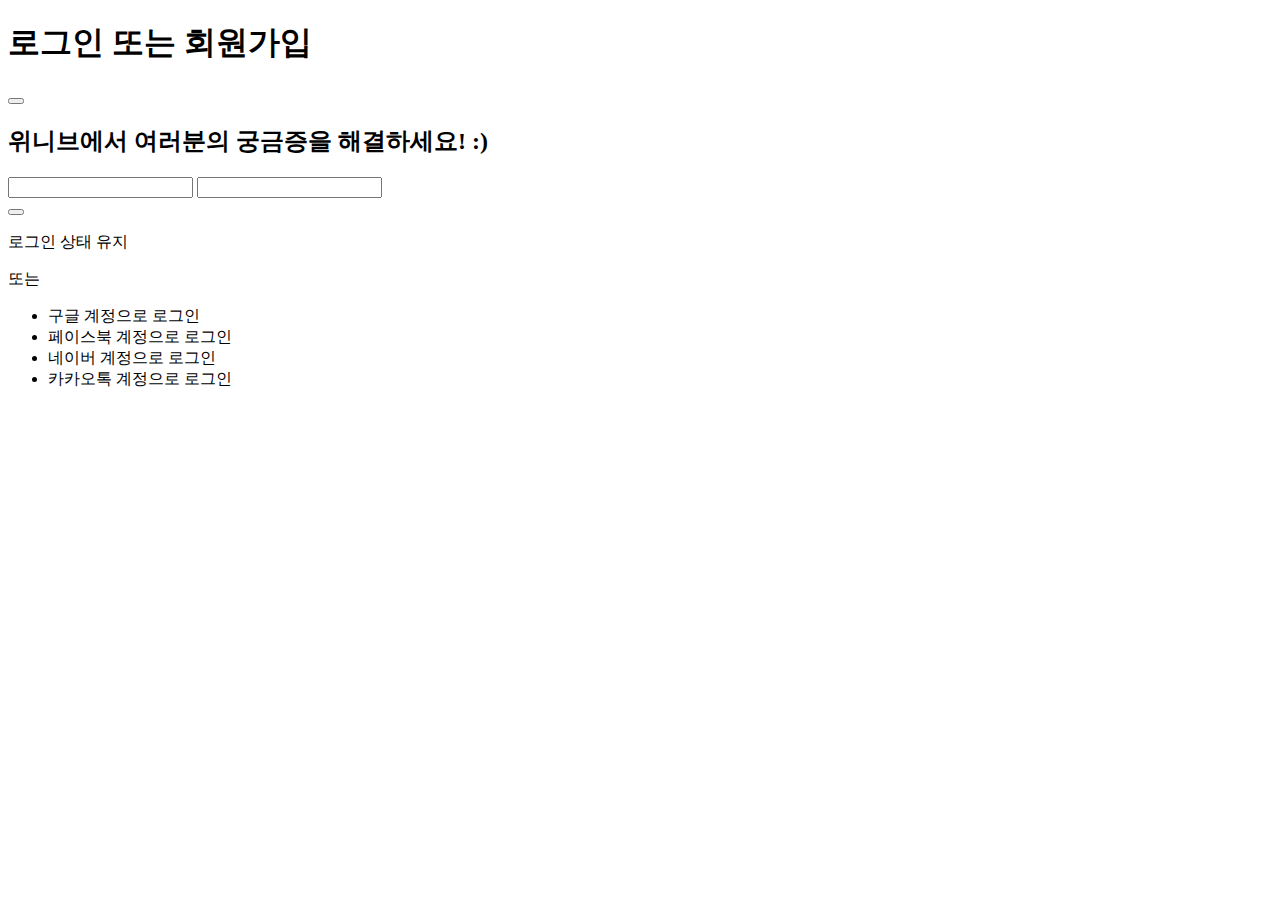
==== login.html @ 4a5c71e8 "Add files via upload" ====
<!DOCTYPE html>
<html lang="ko">
<head>
    <meta charset="UTF-8">
    <meta http-equiv="X-UA-Compatible" content="IE=edge">
    <meta name="viewport" content="width=device-width, initial-scale=1.0">
    <link rel="stylesheet" href="login.css">
    <title>Login</title>
</head>
<body>
    <section class="container">
        <header>
            <h1>로그인 또는 회원가입</h1>
            <button></button>
        </header>
        <article>
            <h2>위니브에서 여러분의 궁금증을 해결하세요! :)</h2>
            <input type="text">
            <input type="password" name="" id="">
            <div>
                <button></button>
                <p>로그인 상태 유지</p>
            </div>
        </article>
        <div>또는</div>
        <ul>
            <li>구글 계정으로 로그인</li>
            <li>페이스북 계정으로 로그인</li>
            <li>네이버 계정으로 로그인</li>
            <li>카카오톡 계정으로 로그인</li>
        </ul>
    
    </section>
</body>
</html>
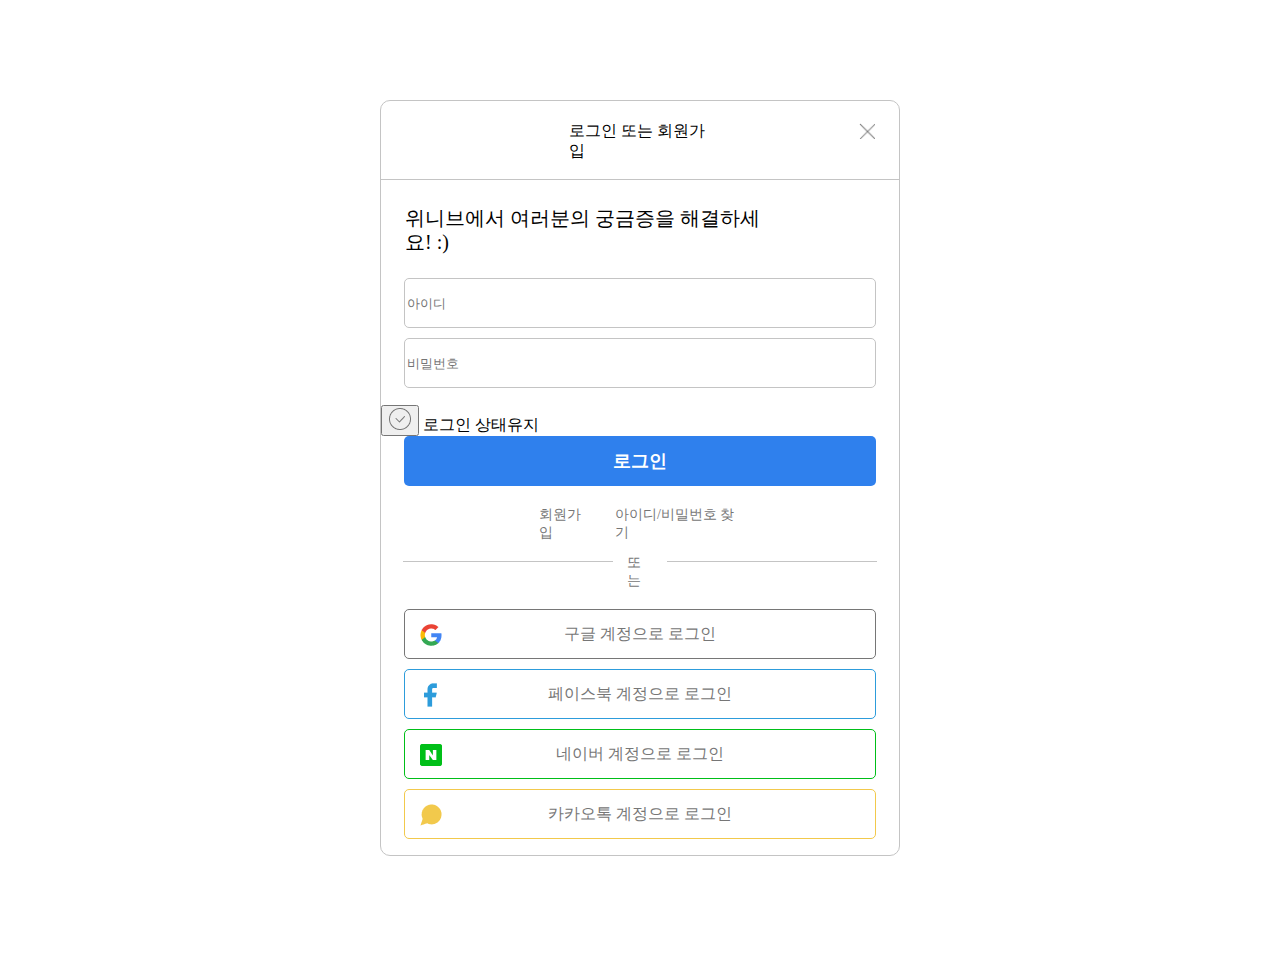
==== commit 68b00c52: "Add files via upload" ====
--- a/login.html
+++ b/login.html
@@ -9,25 +9,34 @@
 </head>
 <body>
     <section class="container">
-        <header>
-            <h1>로그인 또는 회원가입</h1>
-            <button></button>
+        <header class="header">
+            <h1 class="title">로그인 또는 회원가입</h1>
+            <button class="close_btn"></button>
         </header>
         <article>
-            <h2>위니브에서 여러분의 궁금증을 해결하세요! :)</h2>
-            <input type="text">
-            <input type="password" name="" id="">
-            <div>
-                <button></button>
-                <p>로그인 상태 유지</p>
+            <h2 class="sub_title">위니브에서 여러분의 궁금증을 해결하세요! :)</h2>
+            <form class="login_input" action="#">
+                <input class="id" type="text" placeholder="아이디" required>
+                <input class="pw" type="password" name="" id="" placeholder="비밀번호" required>
+            </form>
+            <div class="">
+                <button><img src="./img/icon_check_empty.png" alt=""></button>
+                <span>로그인 상태유지</span>
+            </div>
+            <form action="#">
+                <input class="submit" type="submit" value="로그인">
+            </form>
+            <div class="join_find">
+                <a href="#" class="join">회원가입</a>
+                <a href="#" class="find">아이디/비밀번호 찾기</a>
             </div>
         </article>
-        <div>또는</div>
+        <div class="or_txt">또는</div>
         <ul>
-            <li>구글 계정으로 로그인</li>
-            <li>페이스북 계정으로 로그인</li>
-            <li>네이버 계정으로 로그인</li>
-            <li>카카오톡 계정으로 로그인</li>
+            <li><a class="btn btn1" href="#">구글 계정으로 로그인</a></li>
+            <li><a class="btn btn2" href="#">페이스북 계정으로 로그인</a></li>
+            <li><a class="btn btn3" href="#">네이버 계정으로 로그인</a></li>
+            <li><a class="btn btn4" href="#">카카오톡 계정으로 로그인</a></li>
         </ul>
     
     </section>
--- a/login.css
+++ b/login.css
@@ -0,0 +1,234 @@
+@import url(//spoqa.github.io/spoqa-han-sans/css/SpoqaHanSansNeo.css);
+
+a {
+    text-decoration: none;
+}
+
+li {
+    list-style: none;
+}
+
+ul {
+    padding: 0;
+}
+
+.container {
+    margin: 100px auto;
+    /* padding: 20px 24px 25px; */
+    width: 520px;
+    background-color: #ffffff;
+    border: 1px solid #c4c4c4;
+    border-radius: 10px;
+    box-sizing: border-box;
+}
+
+.header {
+    display: flex;
+    justify-content: center;
+
+}
+
+.header {
+    border-bottom: 1px solid #c4c4c4;
+}
+
+.title {
+    width: 144px;
+    margin: 20px 148px 18px 188px;
+    font-family: 'Spoqa Han Sans Neo';
+    font-style: normal;
+    font-weight: 500;
+    font-size: 16px;
+    line-height: 20px;
+    align-items: center;
+    color: #000000;
+}
+
+.close_btn {
+    display: flex;
+    margin: 22px 24px 20px 0;
+    background: url(img/close.png) no-repeat;
+    background-size: cover;
+    border: none;
+    width: 16px;
+    height: 16px;
+    cursor: pointer;
+}
+
+.sub_title {
+    width: 369px;
+    margin: 26px 127px 24px 24px;
+    font-family: 'Spoqa Han Sans Neo';
+    font-style: normal;
+    font-weight: 500;
+    font-size: 20px;
+    line-height: 24px;
+}
+
+.id {
+    display: block;
+    margin: 0 auto;
+    width: 472px;
+    height: 50px;
+    background-color: #ffffff;
+    border: 1px solid #c4c4c4;
+    border-radius: 5px;
+    box-sizing: border-box;
+}
+
+.pw {
+    display: block;
+    margin: 10px auto 17px;
+    width: 472px;
+    height: 50px;
+    background-color: #ffffff;
+    border: 1px solid #c4c4c4;
+    border-radius: 5px;
+    box-sizing: border-box;
+}
+
+.submit {
+    display: block;
+    width: 472px;
+    height: 50px;
+    margin: 0 auto;
+    background-color: #2f80ed;
+    border-radius: 5px;
+    border: none;
+    font-family: 'Spoqa Han Sans Neo';
+    font-style: normal;
+    font-weight: 700;
+    font-size: 18px;
+    line-height: 22px;
+    color: #ffffff;
+    cursor: pointer;
+}
+
+.join_find {
+    display: flex;
+}
+
+.join {
+    display: inline-block;
+    width: 52px;
+    height: 18px;
+    margin: 20px 12px 30px 158px;
+    font-family: 'Spoqa Han Sans Neo';
+    font-style: normal;
+    font-weight: 400;
+    font-size: 14px;
+    line-height: 18px;
+    color: #767676;
+    box-sizing: border-box;
+}
+
+.bar{
+    width: 1px;
+    height: 18px;
+    border-right: 1px solid #767676;
+}
+
+.find {
+    display: inline-block;
+    width: 125px;
+    height: 18px;
+    margin: 20px 157px 30px 12px;
+    font-family: 'Spoqa Han Sans Neo';
+    font-style: normal;
+    font-weight: 400;
+    font-size: 14px;
+    line-height: 18px;
+    color: #767676;
+}
+
+.or_txt {
+    width: 26px;
+    margin: 0 auto 19px;
+    font-family: 'Spoqa Han Sans Neo';
+    font-style: normal;
+    font-weight: 400;
+    font-size: 14px;
+    line-height: 18px;
+    color: #767676;
+    position: relative;
+}
+
+.or_txt::before {
+    content: "";
+    position: absolute;
+    top: 7px;
+    left: 40px;
+    background-color: #c4c4c4;
+    width: 210px;
+    height: 1px;
+}
+
+.or_txt::after {
+    content: "";
+    position: absolute;
+    top: 7px;
+    right: 40px;
+    background-color: #c4c4c4;
+    width: 210px;
+    height: 1px;
+}
+
+a.btn {
+    margin: 0 auto 10px;
+    width: 472px;
+    height: 50px;
+    background-color: #ffffff;
+    border: 1px solid #767676;
+    box-sizing: border-box;
+    border-radius: 5px;
+    font-family: 'Spoqa Han Sans Neo';
+    font-style: normal;
+    font-weight: 500;
+    font-size: 16px;
+    line-height: 20px;
+    display: flex;
+    align-items: center;
+    justify-content: center;
+    color: #767676;
+    position: relative;
+}
+
+a.btn2 {
+    border: 1px solid #2D9CDB;
+}
+
+a.btn3 {
+    border: 1px solid #00BF18;
+}
+
+a.btn4 {
+    border: 1px solid #F2C94C;
+}
+
+a.btn1::before{
+    content: url(img/Google__G__Logo\ 1.png);
+    position: absolute;
+    left: 12px;
+    top: 11px;
+}
+
+a.btn2::before{
+    content: url(img/facebook.png);
+    position: absolute;
+    left: 12px;
+    top: 11px;
+}
+
+a.btn3::before{
+    content: url(img/naver-logo.png);
+    position: absolute;
+    left: 12px;
+    top: 11px;
+}
+
+a.btn4::before{
+    content: url(img/message-circle.png);
+    position: absolute;
+    left: 12px;
+    top: 11px;
+}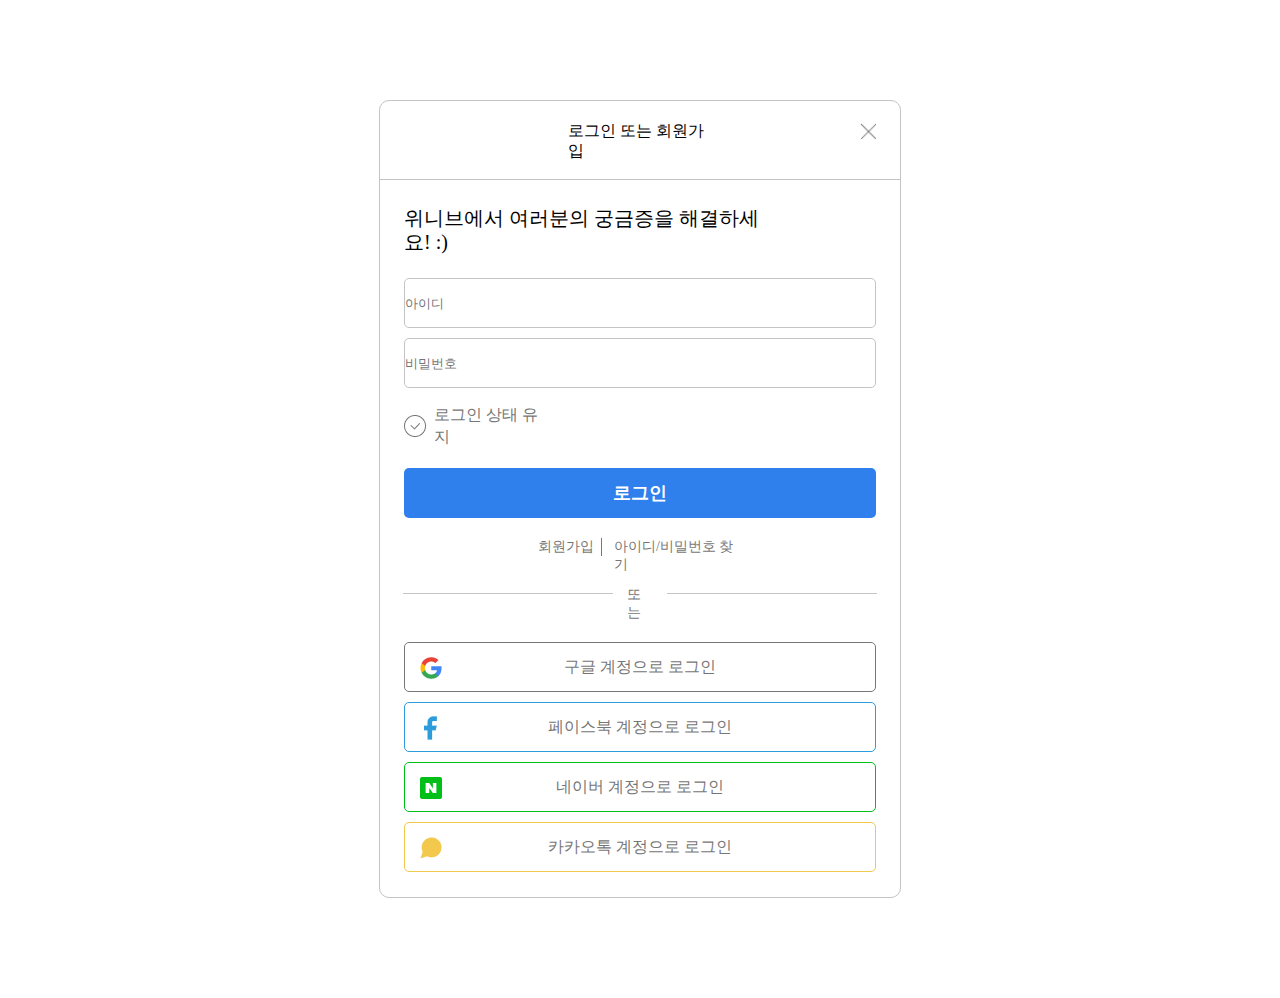
==== commit 3a04bec9: "Add files via upload" ====
--- a/login.html
+++ b/login.html
@@ -16,20 +16,18 @@
         <article>
             <h2 class="sub_title">위니브에서 여러분의 궁금증을 해결하세요! :)</h2>
             <form class="login_input" action="#">
-                <input class="id" type="text" placeholder="아이디" required>
-                <input class="pw" type="password" name="" id="" placeholder="비밀번호" required>
-            </form>
-            <div class="">
-                <button><img src="./img/icon_check_empty.png" alt=""></button>
-                <span>로그인 상태유지</span>
-            </div>
-            <form action="#">
+                <input class="id" type="text" placeholder="아이디" required 
+                oninvalid="this.setCustomValidity('아이디를 입력해 주세요.')"
+                oninput="this.setCustomValidity('')">
+                <input class="pw" type="password" name="" id="" placeholder="비밀번호">
+                <input type="checkbox" class="check" id="login_state">
+                <label for="login_state" class="login_state">로그인 상태 유지</label>
                 <input class="submit" type="submit" value="로그인">
             </form>
-            <div class="join_find">
-                <a href="#" class="join">회원가입</a>
-                <a href="#" class="find">아이디/비밀번호 찾기</a>
-            </div>
+            <ul class="join_find">
+                <li><a href="#" class="join">회원가입</a></li>
+                <li><a href="#" class="find">아이디/비밀번호 찾기</a></li>
+            </ul>
         </article>
         <div class="or_txt">또는</div>
         <ul>
--- a/login.css
+++ b/login.css
@@ -10,16 +10,16 @@
 
 ul {
     padding: 0;
+    margin: 0;
 }
 
 .container {
     margin: 100px auto;
-    /* padding: 20px 24px 25px; */
     width: 520px;
     background-color: #ffffff;
     border: 1px solid #c4c4c4;
     border-radius: 10px;
-    box-sizing: border-box;
+    /* box-sizing: border-box; */
 }
 
 .header {
@@ -68,6 +68,7 @@
 .id {
     display: block;
     margin: 0 auto;
+    padding: 0;
     width: 472px;
     height: 50px;
     background-color: #ffffff;
@@ -78,7 +79,8 @@
 
 .pw {
     display: block;
-    margin: 10px auto 17px;
+    margin: 10px auto 16px;
+    padding: 0;
     width: 472px;
     height: 50px;
     background-color: #ffffff;
@@ -86,12 +88,39 @@
     border-radius: 5px;
     box-sizing: border-box;
 }
+.check{
+    visibility: hidden;
+}
+
+.check + label {
+    content: "";
+    display: inline-block;
+    cursor: pointer;
+    line-height: 22px;
+    padding-left: 30px;
+    background: url(./img/icon_check_empty.png) left/22px no-repeat;
+}
+
+.login_state {
+    width: 111px;
+    font-family: 'Spoqa Han Sans Neo';
+    font-style: normal;
+    font-weight: 500;
+    font-size: 16px;
+    line-height: 20px;
+    color: #767676;
+}
+
+.check:checked + label {
+    background-image: url(./img/icon_check.png);
+}
 
 .submit {
     display: block;
     width: 472px;
     height: 50px;
-    margin: 0 auto;
+    margin: 20px auto 0;
+    padding: 0;
     background-color: #2f80ed;
     border-radius: 5px;
     border: none;
@@ -110,9 +139,9 @@
 
 .join {
     display: inline-block;
-    width: 52px;
+    width: 64px;
     height: 18px;
-    margin: 20px 12px 30px 158px;
+    margin: 20px 0 30px 158px;
     font-family: 'Spoqa Han Sans Neo';
     font-style: normal;
     font-weight: 400;
@@ -122,10 +151,13 @@
     box-sizing: border-box;
 }
 
-.bar{
+.join::after {
+    float: right;
+    display: block;
+    content: '';
     width: 1px;
     height: 18px;
-    border-right: 1px solid #767676;
+    background-color: #767676;
 }
 
 .find {
@@ -143,7 +175,7 @@
 
 .or_txt {
     width: 26px;
-    margin: 0 auto 19px;
+    margin: 0 auto 20px;
     font-family: 'Spoqa Han Sans Neo';
     font-style: normal;
     font-weight: 400;
@@ -203,6 +235,7 @@
 
 a.btn4 {
     border: 1px solid #F2C94C;
+    margin-bottom: 25px;
 }
 
 a.btn1::before{
